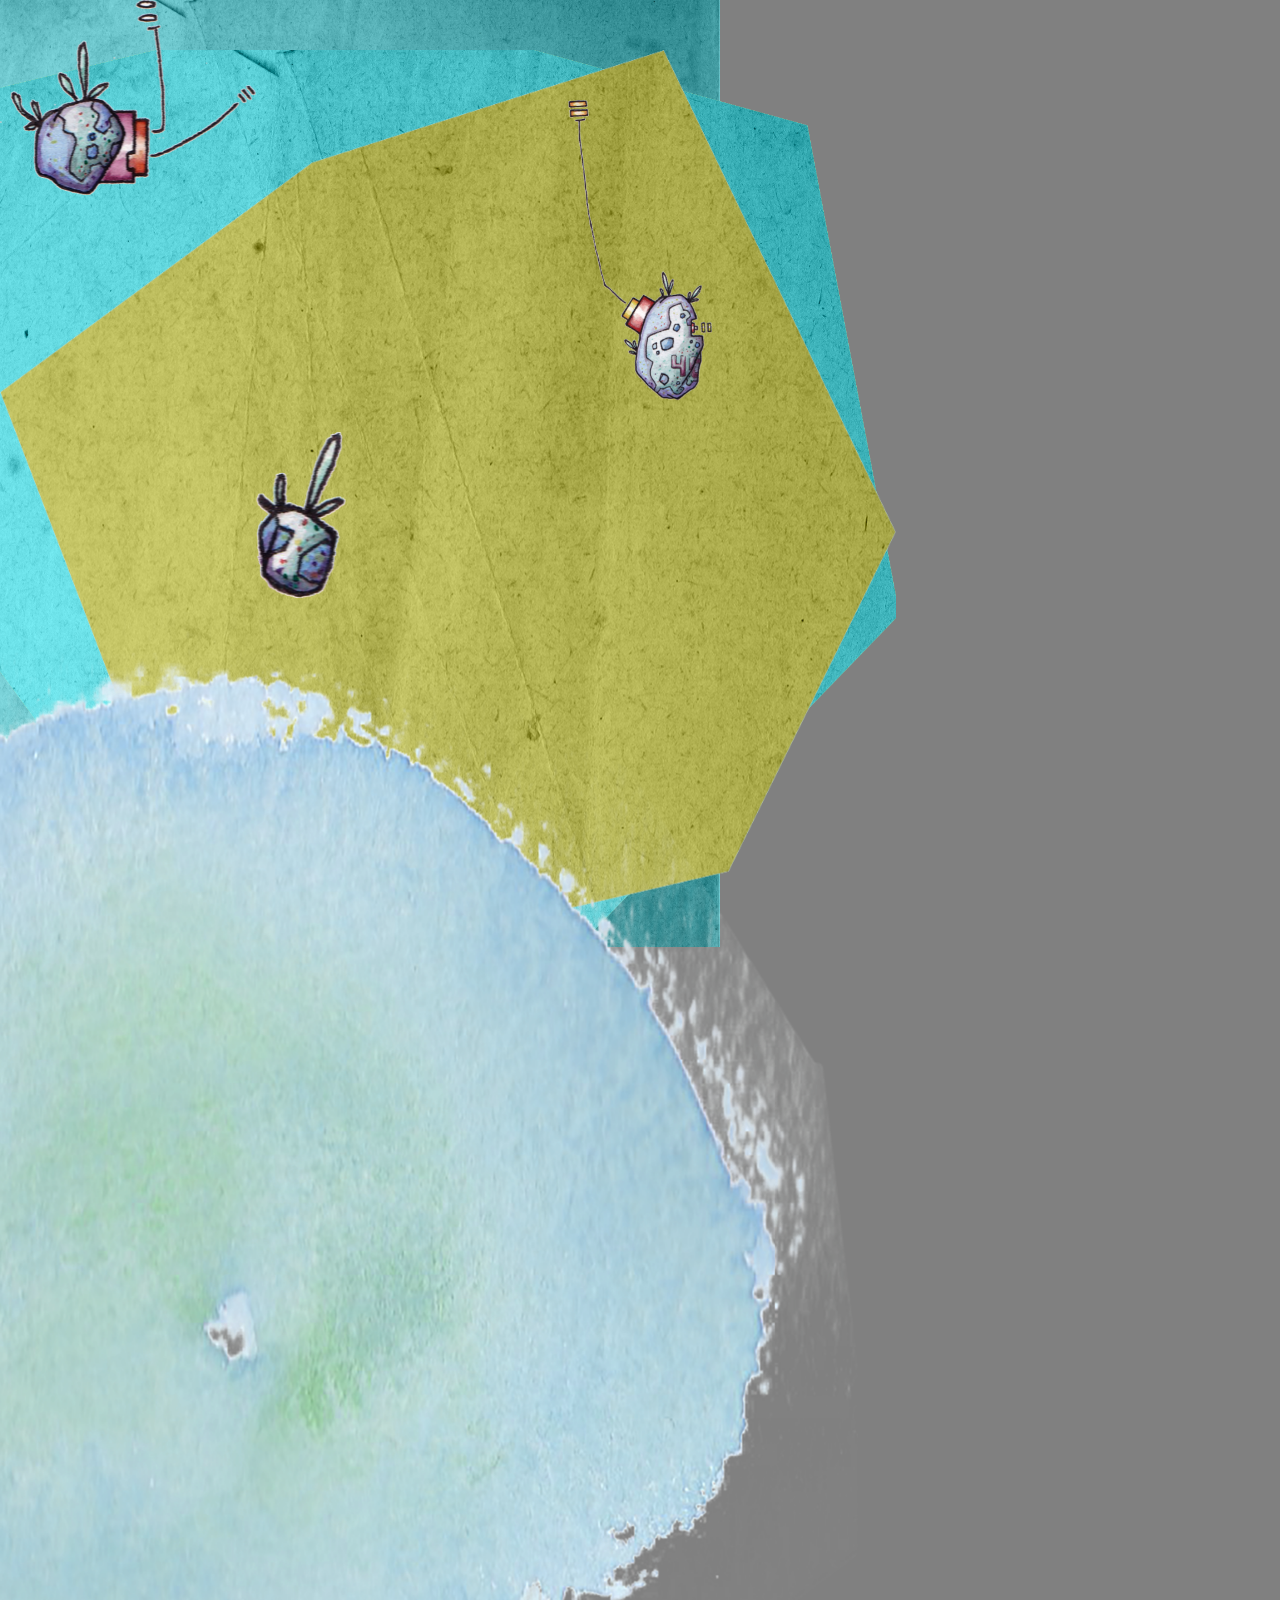
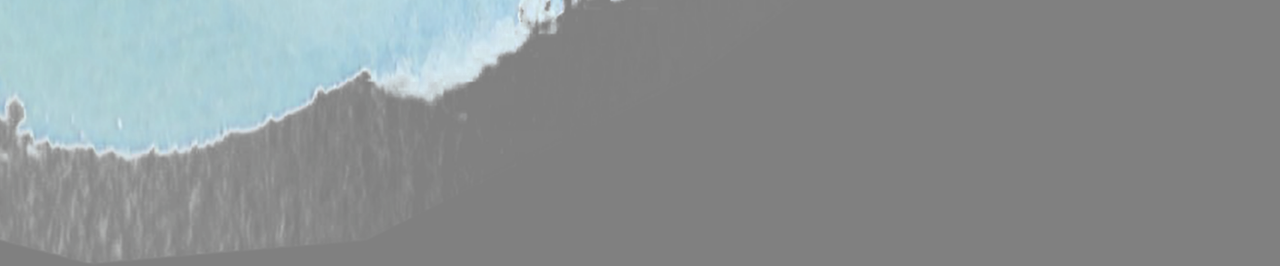
==== www/index.html @ fb8aaebb "first commit" ====
<!DOCTYPE html>
<!--
    Copyright (c) 2012-2014 Adobe Systems Incorporated. All rights reserved.

    Licensed to the Apache Software Foundation (ASF) under one
    or more contributor license agreements.  See the NOTICE file
    distributed with this work for additional information
    regarding copyright ownership.  The ASF licenses this file
    to you under the Apache License, Version 2.0 (the
    "License"); you may not use this file except in compliance
    with the License.  You may obtain a copy of the License at

    http://www.apache.org/licenses/LICENSE-2.0

    Unless required by applicable law or agreed to in writing,
    software distributed under the License is distributed on an
    "AS IS" BASIS, WITHOUT WARRANTIES OR CONDITIONS OF ANY
     KIND, either express or implied.  See the License for the
    specific language governing permissions and limitations
    under the License.
-->
<html>
    <head>
        <meta charset="utf-8" />
        <meta name="format-detection" content="telephone=no" />
        <meta name="msapplication-tap-highlight" content="no" />
        <meta name="apple-mobile-web-app-capable" content="yes">
        <!-- WARNING: for iOS 7, remove the width=device-width and height=device-height attributes. See https://issues.apache.org/jira/browse/CB-4323 -->
        <meta name="viewport" content="user-scalable=no, initial-scale=1, maximum-scale=1, minimum-scale=1, width=device-width, height=device-height, target-densitydpi=device-dpi" />
        <link rel="stylesheet" type="text/css" href="css/parallaxCH.css"/>
        <title>moonlit</title>
    </head>
    <body>
        <div class="app">
            <div id="container" class="container">
		<ul id="scene" class="scene">

            <li class="layer" data-depth="0.16"><img src="img/MOONLIT-RR-LRG.png"></li>
            <li class="layer" data-depth="0.12"><img src="img/MOONLIT-RR-MED.png"></li>
			<li class="layer" data-depth="0.10"><img src="img/MOONLIT-RR-SM.png"></li>
            <li class="layer" data-depth="0.16"><img src="img/MOONLIT-bush-left.png"></li>
            <li class="layer" data-depth="0.12"><img src="img/MOONLIT-sun-yellow.png"></li>
			<li class="layer" data-depth="0.01"><img src="img/MOONLIT-sun-blue.png"></li>
		</ul>
	</div>
        </div>
        <script type="text/javascript" src="cordova.js"></script>
        <script type="text/javascript" src="js/index.js"></script>
        <script type="text/javascript">
            app.initialize();
        </script>
        <script src="js/parallaxCH.js"></script>
	<script>
	// Pretty simple huh?
	var scene = document.getElementById('scene');
	var parallax = new Parallax(scene);
	</script>
    </body>
</html>
---- www/css/parallaxCH.css ----
html {
  overflow: hidden;   
}

body {
  font-family: monospace;
  font-size: 18px;
  background: grey;
  color: #666;
  margin: 0;
}

img {
  display: block;
  width: 100%;
}

input[type=checkbox] {
  display: none;
}

label {
  display: inline-block;
  margin-right: 1em;
  padding: 0.4em 0;
  cursor: pointer;
}

button {
  border: 10px solid #00FFAA;
  font-family: monospace;
  position: absolute;
  line-height: 60px;
  text-align: right;
  padding: 0 1.2em;
  background: #444;
  font-size: 24px;
  cursor: pointer;
  display: block;
  outline: none;
  height: 80px;
  width: 80%;
  top: 260px;
  margin: 0;
  left: 10%;
}

button:hover {
  background: #00FFAA;
}

input[type=checkbox] + label:before {
  display: inline-block;
  position: relative;
  background: #444;
  margin-right: 8px;
  content: "";
  height: 16px;
  width: 16px;
  top: 1px;
}

input[type=checkbox]:checked + label:before {
  background: #00FFAA;
}

.app {

}

#bg {
  display: block;
  position: absolute;
  z-index: -11;
}

.container {
  background-image: url(../img/moonlit_bg.jpg);
    background-repeat: no-repeat;
/*
  -webkit-background-size: cover;
  -moz-background-size: cover;
  -o-background-size: cover;
*/
  background-size: 40em;   
  z-index: 11;
  position: relative;
  margin: 0 auto;
  height: 57em;
}

.scene {
  padding: 0;
  margin: 0;
}

.fill {
  position: absolute;
  bottom: 5%;
  right: 5%;
  left: 5%;
  top: 5%;
}

.expand-width {
  width: 100%;
}

.border {
  border: 2px dashed #00FFAA;
}

.aspect {
  opacity: 0.2;
}

/*LARGE ROCK*/
.layer:nth-child(1) {
    padding-top: 100px;
    width: 40%;
    max-width: 8em;
    margin: auto;

}
.layer:nth-child(1) button {
  -webkit-transform: rotate(150deg);
}

/*MEDIUM ROCK*/
.layer:nth-child(2) {
    width: 20%;

}
.layer:nth-child(2) button {
  -webkit-transform: rotate(120deg);
}

/*SMALL ROCK*/
.layer:nth-child(3) {
    width: 7%;
    padding-top: 24em;
    padding-left: 20%;
    margin: auto;
}
.layer:nth-child(3) button {
  -webkit-transform: rotate(90deg);
}

/*BUSH-LEFT*/
.layer:nth-child(4) {
    width: 100%;
    z-index: -8;
    padding-top: 600px;
    margin-left: -33%;
}
.layer:nth-child(4) button {
  -webkit-transform: rotate(60deg);
}

/*SUN-YELLOW*/
.layer:nth-child(5) {
    width: 70%;
    z-index: -9;
    padding-top: 50px;
}
.layer:nth-child(5) button {
  -webkit-transform: rotate(30deg);
}

/*SUN-BLUE*/
.layer:nth-child(6) {
    width: 70%;
    z-index: -10;
    padding-top: 50px;
}
.layer:nth-child(6) button {
}
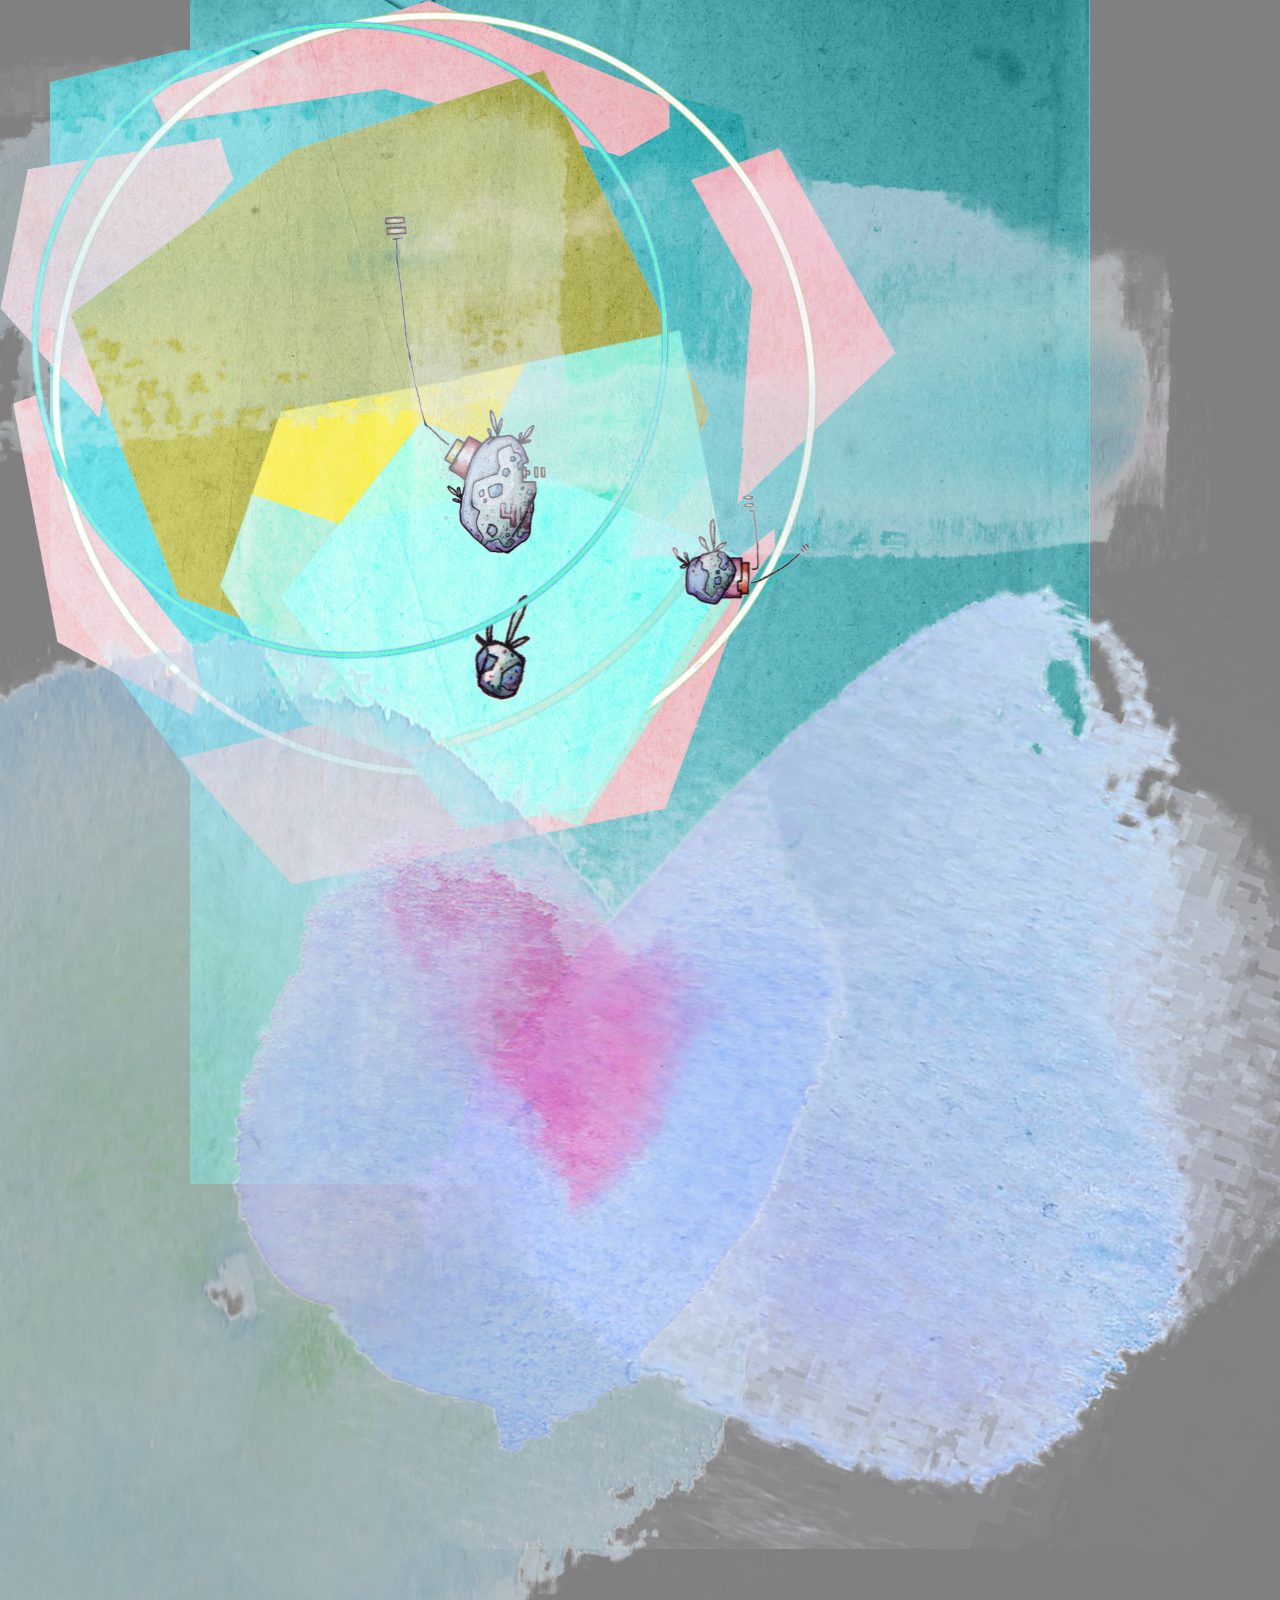
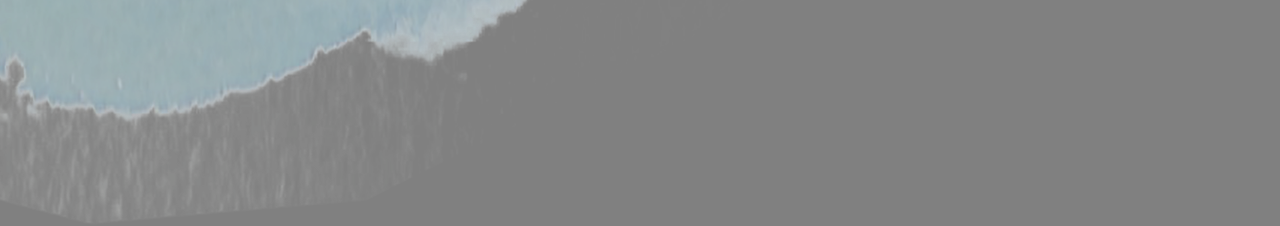
==== commit 7cdaaf78: "position elements" ====
--- a/www/index.html
+++ b/www/index.html
@@ -35,12 +35,22 @@
             <div id="container" class="container">
 		<ul id="scene" class="scene">
 
-            <li class="layer" data-depth="0.16"><img src="img/MOONLIT-RR-LRG.png"></li>
-            <li class="layer" data-depth="0.12"><img src="img/MOONLIT-RR-MED.png"></li>
-			<li class="layer" data-depth="0.10"><img src="img/MOONLIT-RR-SM.png"></li>
-            <li class="layer" data-depth="0.16"><img src="img/MOONLIT-bush-left.png"></li>
-            <li class="layer" data-depth="0.12"><img src="img/MOONLIT-sun-yellow.png"></li>
+            <li class="layer" data-depth="0.0"><img src="img/moonlit_bg.jpg"></li>
+            <li class="layer" data-depth="0.2"><img src="img/MOONLIT-RR-LRG.png"></li>
+            <li class="layer" data-depth="0.1"><img src="img/MOONLIT-RR-MED.png"></li>
+			<li class="layer" data-depth="0.05"><img src="img/MOONLIT-RR-SM.png"></li>
+            <li class="layer" data-depth="0.5"><img src="img/MOONLIT-bush-left.png"></li>
+            <li class="layer" data-depth="0.05"><img src="img/MOONLIT-sun-yellow.png"></li>
 			<li class="layer" data-depth="0.01"><img src="img/MOONLIT-sun-blue.png"></li>
+            <li class="layer" data-depth="0.1"><img src="img/MOONLIT-sun-ring-big.png"></li>
+            <li class="layer" data-depth="0.2"><img src="img/MOONLIT-sun-ring-sm.png"></li>
+            <li class="layer" data-depth="0.07"><img src="img/MOONLIT-sun-hex-big.png"></li>
+			<li class="layer" data-depth="0.1"><img src="img/MOONLIT-sun-hex-sm.png"></li>
+            <li class="layer" data-depth="0.5"><img src="img/MOONLIT-bush-right.png"></li>
+            <li class="layer" data-depth="0.5"><img src="img/MOONLIT-bush-middle.png"></li>
+			<li class="layer" data-depth="0.01"><img src="img/MOONLIT-cloud-left.png"></li>
+            <li class="layer" data-depth="0.01"><img src="img/MOONLIT-cloud-right.png"></li>
+            <li class="layer" data-depth="0.01"><img src="img/MOONLIT-sun-pink.png"></li>
 		</ul>
 	</div>
         </div>
--- a/www/css/parallaxCH.css
+++ b/www/css/parallaxCH.css
@@ -68,25 +68,8 @@
 
 }
 
-#bg {
-  display: block;
-  position: absolute;
-  z-index: -11;
-}
-
 .container {
-  background-image: url(../img/moonlit_bg.jpg);
-    background-repeat: no-repeat;
-/*
-  -webkit-background-size: cover;
-  -moz-background-size: cover;
-  -o-background-size: cover;
-*/
-  background-size: 40em;   
-  z-index: 11;
-  position: relative;
-  margin: 0 auto;
-  height: 57em;
+
 }
 
 .scene {
@@ -114,64 +97,162 @@
   opacity: 0.2;
 }
 
-/*LARGE ROCK*/
+/*BG*/
 .layer:nth-child(1) {
-    padding-top: 100px;
-    width: 40%;
-    max-width: 8em;
+    width: 50em;
+    height: 20em;
     margin: auto;
+    z-index: -11;
 
 }
 .layer:nth-child(1) button {
   -webkit-transform: rotate(150deg);
 }
 
+/*LARGE ROCK*/
+.layer:nth-child(2) {
+    padding-top: 12em;
+    padding-left: 30%;
+    width: 40%;
+    max-width: 9em;
+    z-index: -3;
+}
+.layer:nth-child(2) button {
+  -webkit-transform: rotate(150deg);
+}
+
 /*MEDIUM ROCK*/
-.layer:nth-child(2) {
+.layer:nth-child(3) {
     width: 20%;
-
-}
-.layer:nth-child(2) button {
+    max-width: 8em;
+    padding-left: 52%;
+    padding-top: 27.5em;
+    z-index: -3;
+
+}
+.layer:nth-child(3) button {
   -webkit-transform: rotate(120deg);
 }
 
 /*SMALL ROCK*/
-.layer:nth-child(3) {
-    width: 7%;
-    padding-top: 24em;
-    padding-left: 20%;
+.layer:nth-child(4) {
+    width: 4.5%;
+    max-width: 4em;
+    padding-top: 33em;
+    padding-left: 37%;
     margin: auto;
-}
-.layer:nth-child(3) button {
+    z-index: -3;
+}
+.layer:nth-child(4) button {
   -webkit-transform: rotate(90deg);
 }
 
 /*BUSH-LEFT*/
-.layer:nth-child(4) {
+.layer:nth-child(5) {
+    opacity: 0.6;
     width: 100%;
+    z-index: -3;
+    padding-top: 560px;
+    margin-left: -33%;
+    overflow: hidden;
+}
+.layer:nth-child(5) button {
+  -webkit-transform: rotate(60deg);
+}
+
+/*SUN-YELLOW*/
+.layer:nth-child(6) {
+    width: 50%;
+    z-index: -7;
+    padding-top: 70px;
+    padding-left: 70px;
+}
+.layer:nth-child(6) button {
+  -webkit-transform: rotate(30deg);
+}
+
+/*SUN-BLUE*/
+.layer:nth-child(7) {
+    width: 60%;
     z-index: -8;
-    padding-top: 600px;
-    margin-left: -33%;
-}
-.layer:nth-child(4) button {
-  -webkit-transform: rotate(60deg);
-}
-
-/*SUN-YELLOW*/
-.layer:nth-child(5) {
+    padding-top: 50px;
+    padding-left: 50px;
+}
+.layer:nth-child(7) button {
+}
+
+/*SUN-RING-BIG*/
+.layer:nth-child(8) {
+    width: 60%;
+    z-index: -5;
+    padding-top: 10px;
+    padding-left: 50px;
+}
+
+/*SUN-RING-SMALL*/
+.layer:nth-child(9) {
+    width: 50%;
+    z-index: -3;
+    padding-top: 20px;
+    padding-left: 30px;
+}
+
+/*SUN-HEX-BIG*/
+.layer:nth-child(10) {
+    opacity: 0.9;
+    width: 40%;
+    z-index: -6;
+    padding-top: 330px;
+    padding-left: 220px;
+}
+
+/*SUN-HEX-SMALL*/
+.layer:nth-child(11) {
+    opacity: 0.9;
+    width: 36%;
+    z-index: -4;
+    padding-top: 420px;
+    padding-left: 280px;
+}
+
+/*BUSH-RIGHT*/
+.layer:nth-child(12) {
+    width: 80%;
+    z-index: -2;
+    padding-top: 550px;
+    padding-left: 350px;
+}
+
+/*BUSH-MIDDLE*/
+.layer:nth-child(13) {
+    opacity: 0.6;
+    width: 60%;
+    z-index: -1;
+    padding-top: 650px;
+    padding-left: 150px;
+}
+
+/*CLOUD-LEFT*/
+.layer:nth-child(14) {
+   margin-left: -22%;
+    opacity: 0.4;
     width: 70%;
-    z-index: -9;
-    padding-top: 50px;
-}
-.layer:nth-child(5) button {
-  -webkit-transform: rotate(30deg);
-}
-
-/*SUN-BLUE*/
-.layer:nth-child(6) {
+    z-index: -2;
+    overflow: hidden;
+}
+
+/*CLOUD-RIGHT*/
+.layer:nth-child(15) {
+    opacity: 0.5;
     width: 70%;
-    z-index: -10;
-    padding-top: 50px;
-}
-.layer:nth-child(6) button {
-}
+    z-index: -1;
+    padding-top: 100px;
+    padding-left: 350px;
+}
+
+/*SUN-PINK*/
+.layer:nth-child(16) {
+    opacity: 0.9;
+    width: 70%;
+    z-index: -8;
+}
